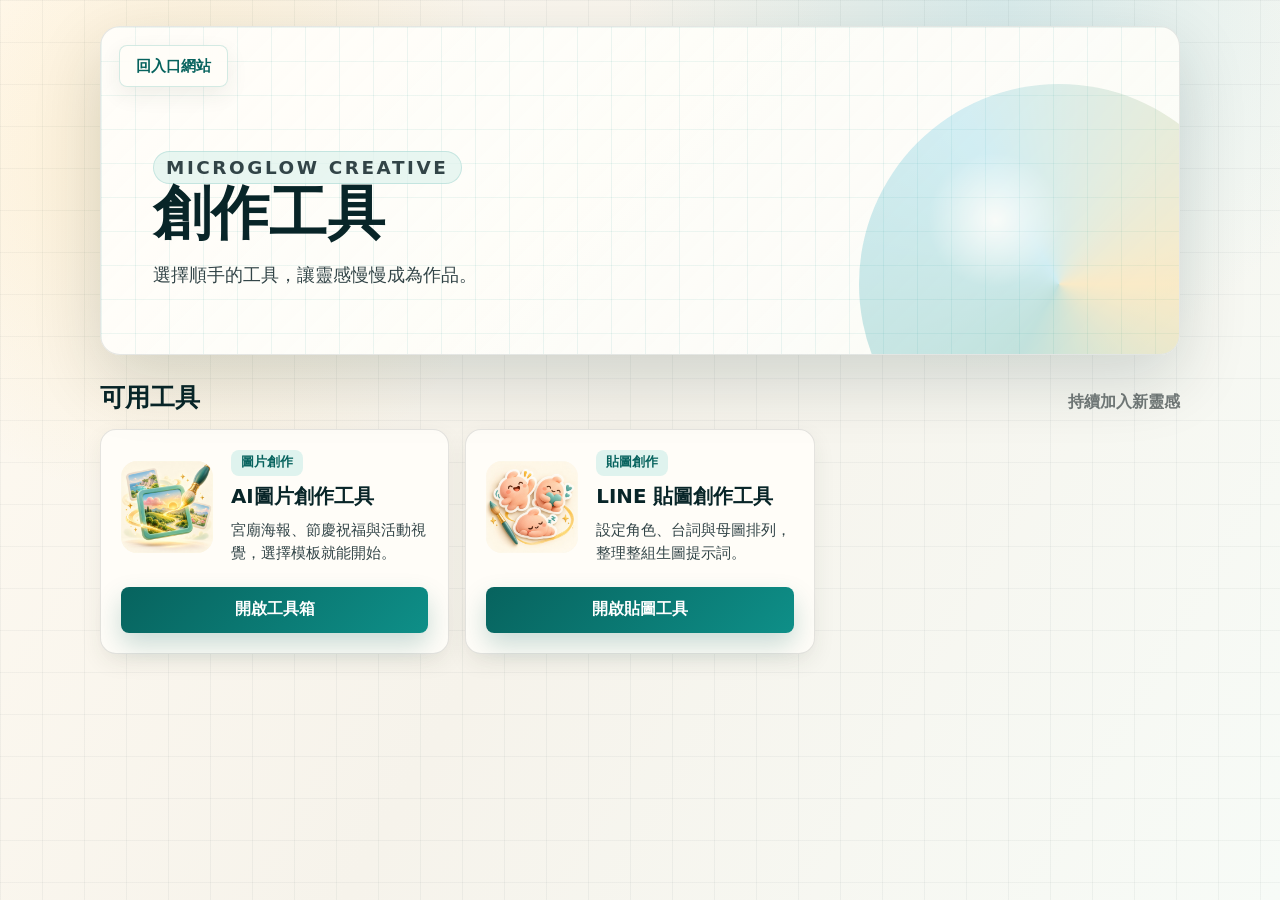
==== index.html @ 49713908 "feat(creative): refresh LINE sticker tool preview" ====
<!doctype html>
<html lang="zh-Hant">
  <head>
    <meta charset="utf-8">
    <meta name="viewport" content="width=device-width, initial-scale=1">
    <meta
      name="description"
      content="TSY.Microglow 創作工具，集中放置 AI 製圖與各類創作輔助工具。"
    >
    <title>TSY.Microglow 創作工具</title>
    <link rel="icon" href="./assets/favicon.png?v=20261003a" type="image/png">
    <link rel="stylesheet" href="./shared/base.css?v=20260717a">
    <link rel="stylesheet" href="./shared/creative.css?v=20261004a">
    <link rel="stylesheet" href="./shared/creative-entry-preview.css?v=20261013b">
  </head>
  <body>
    <main class="lobby-shell">
      <header class="lobby-hero" aria-labelledby="page-title">
        <a class="back-link" href="https://tsy3991.github.io/TSY.Microglow-Website/" data-portal-return>回入口網站</a>
        <div class="hero-copy">
          <p class="eyebrow">Microglow Creative</p>
          <h1 id="page-title">創作工具</h1>
          <p>
            選擇順手的工具，讓靈感慢慢成為作品。
          </p>
        </div>
      </header>

      <section class="tool-section" aria-labelledby="tools-title">
        <div class="section-heading">
          <h2 id="tools-title">可用工具</h2>
          <span>持續加入新靈感</span>
        </div>

        <div class="tool-grid">
          <article class="tool-card">
            <img class="tool-thumb creative-entry-preview" src="./assets/creative-previews/ai-creative-entry-v1.jpg?v=20261013a" alt="" width="640" height="640" decoding="async">
            <div class="tool-card-copy">
              <p>圖片創作</p>
              <h3>AI圖片創作工具</h3>
              <span>宮廟海報、節慶祝福與活動視覺，選擇模板就能開始。</span>
            </div>
            <a class="primary-link" href="./tools/ai-creative-image/">開啟工具箱</a>
          </article>
          <article class="tool-card">
            <img class="tool-thumb creative-entry-preview" src="./assets/creative-previews/line-sticker-entry-v2.jpg?v=20261014a" alt="" width="640" height="640" decoding="async">
            <div class="tool-card-copy">
              <p>貼圖創作</p>
              <h3>LINE 貼圖創作工具</h3>
              <span>設定角色、台詞與母圖排列，整理整組生圖提示詞。</span>
            </div>
            <a class="primary-link" href="./tools/line-sticker-creator/">開啟貼圖工具</a>
          </article>
        </div>
      </section>
    </main>
    <script src="./shared/portal-return.js?v=20260713a"></script>
  </body>
</html>
---- shared/base.css ----
:root {
  --page: #f8f4ec;
  --panel: #fffdf8;
  --panel-soft: #fbf7ef;
  --ink: #082528;
  --ink-soft: #324447;
  --muted: #727978;
  --line: rgba(32, 42, 40, 0.12);
  --teal: #0e8f88;
  --teal-dark: #07635e;
  --teal-soft: #dff3ee;
  --gold: #f5b432;
  --gold-soft: #fff2ce;
  --red: #f25757;
  --sky: #4fc1e3;
  --shadow: 0 18px 42px rgba(42, 47, 45, 0.1);
  --soft-shadow: 0 8px 22px rgba(42, 47, 45, 0.075);
  --deep-shadow: 0 24px 68px rgba(8, 37, 40, 0.16);
  --radius: 8px;
}

* {
  box-sizing: border-box;
}

html {
  min-width: 320px;
  color: var(--ink);
  background: var(--page);
  font-family:
    "Noto Sans TC",
    "Microsoft JhengHei",
    system-ui,
    -apple-system,
    BlinkMacSystemFont,
    "Segoe UI",
    sans-serif;
}

body {
  position: relative;
  min-height: 100vh;
  margin: 0;
  overflow-x: hidden;
  background:
    linear-gradient(90deg, rgba(8, 37, 40, 0.045) 1px, transparent 1px),
    linear-gradient(rgba(8, 37, 40, 0.04) 1px, transparent 1px),
    radial-gradient(circle at 78% 0%, rgba(79, 193, 227, 0.18), transparent 28%),
    radial-gradient(circle at 14% 18%, rgba(245, 180, 50, 0.16), transparent 26%),
    linear-gradient(120deg, #fffaf1 0%, #f6f3eb 48%, #f7fbf7 100%);
  background-size: 42px 42px, 42px 42px, auto, auto, auto;
}

body::before {
  position: fixed;
  inset: 0;
  z-index: -1;
  background:
    linear-gradient(120deg, rgba(255, 253, 248, 0.76), transparent 40%),
    radial-gradient(circle at 92% 34%, rgba(14, 143, 136, 0.12), transparent 24%);
  content: "";
  pointer-events: none;
}

a {
  color: inherit;
  text-decoration: none;
}

button,
a {
  -webkit-tap-highlight-color: transparent;
}

h1,
h2,
h3,
p {
  margin-top: 0;
}

/* ---------- shared back-link ----------
   Detail pages (with .compact-back) flow it inline in a topbar row.
   The hub page's plain .back-link floats absolutely over the hero. */
.back-link {
  display: inline-flex;
  align-items: center;
  min-height: 42px;
  padding: 0 16px;
  border: 1px solid rgba(14, 143, 136, 0.18);
  border-radius: var(--radius);
  background: rgba(255, 253, 248, 0.78);
  color: var(--teal-dark);
  font-size: 0.92rem;
  font-weight: 900;
  box-shadow: var(--soft-shadow);
  backdrop-filter: blur(12px);
  transition:
    transform 160ms ease,
    border-color 160ms ease,
    color 160ms ease;
}

.back-link:hover,
.back-link:focus-visible {
  color: var(--teal);
  border-color: rgba(14, 143, 136, 0.34);
  transform: translateY(-1px);
}

.back-link:not(.compact-back) {
  position: absolute;
  top: 18px;
  left: 18px;
  z-index: 10;
}

/* ---------- shared eyebrow tag ---------- */
.eyebrow {
  display: inline-flex;
  align-items: center;
  min-height: 32px;
  margin: 0 0 14px;
  padding: 0 12px;
  border: 1px solid rgba(14, 143, 136, 0.16);
  border-radius: 999px;
  background: rgba(223, 243, 238, 0.72);
  color: var(--teal-dark);
  font-size: 0.78rem;
  font-weight: 900;
  letter-spacing: 0.14em;
  text-transform: uppercase;
}

section h2 {
  margin: 0 0 14px;
  font-size: clamp(1.24rem, 2vw, 1.55rem);
  font-weight: 950;
  line-height: 1.2;
}

/* ---------- hub (index) layout ---------- */
.lobby-shell {
  width: min(1080px, calc(100% - 32px));
  margin: 0 auto;
  padding: 26px 0 60px;
}

.lobby-hero {
  position: relative;
  isolation: isolate;
  overflow: hidden;
  padding: clamp(32px, 6vw, 64px) clamp(26px, 5vw, 52px);
  border: 1px solid rgba(8, 37, 40, 0.1);
  border-radius: 20px;
  background:
    linear-gradient(135deg, rgba(255, 253, 248, 0.96), rgba(255, 253, 248, 0.76)),
    linear-gradient(135deg, #ffffff, #eaf8f4);
  box-shadow: var(--deep-shadow);
}

.lobby-hero::before {
  position: absolute;
  inset: 0;
  z-index: -2;
  background:
    linear-gradient(90deg, rgba(14, 143, 136, 0.08) 1px, transparent 1px),
    linear-gradient(rgba(14, 143, 136, 0.07) 1px, transparent 1px);
  background-size: 34px 34px;
  content: "";
}

.lobby-hero::after {
  position: absolute;
  right: -80px;
  bottom: -130px;
  z-index: -1;
  width: min(46vw, 400px);
  aspect-ratio: 1;
  border-radius: 50%;
  background:
    radial-gradient(circle at 34% 34%, rgba(255, 255, 255, 0.92), transparent 18%),
    conic-gradient(from 210deg, var(--teal), var(--sky), var(--gold), var(--teal));
  opacity: 0.24;
  content: "";
}

.hero-copy {
  position: relative;
  z-index: 1;
  max-width: 720px;
  padding-top: 60px;
}

.hero-copy h1 {
  margin: 0 0 14px;
  font-size: clamp(2.1rem, 5.5vw, 3.6rem);
  font-weight: 950;
  line-height: 1.05;
}

.hero-copy p {
  margin: 0;
  color: var(--ink-soft);
  font-size: clamp(1rem, 1.7vw, 1.15rem);
  line-height: 1.7;
}

.tool-section {
  display: grid;
  gap: 16px;
  margin-top: 28px;
}

.section-heading {
  display: flex;
  flex-wrap: wrap;
  align-items: end;
  justify-content: space-between;
  gap: 10px;
}

.section-heading h2 {
  margin-bottom: 0;
}

.section-heading span {
  color: var(--muted);
  font-weight: 800;
}

.tool-grid {
  display: grid;
  grid-template-columns: repeat(auto-fit, minmax(320px, 1fr));
  gap: 16px;
}

.tool-card {
  display: grid;
  grid-template-columns: 92px minmax(0, 1fr);
  gap: 18px;
  align-items: center;
  padding: 20px;
  border: 1px solid var(--line);
  border-radius: 16px;
  background: var(--panel);
  box-shadow: var(--soft-shadow);
  transition:
    transform 180ms ease,
    box-shadow 180ms ease,
    border-color 180ms ease;
}

.tool-card:hover {
  border-color: rgba(14, 143, 136, 0.24);
  box-shadow: 0 18px 44px rgba(42, 47, 45, 0.13);
  transform: translateY(-2px);
}

.tool-thumb {
  position: relative;
  display: grid;
  width: 92px;
  height: 92px;
  place-items: center;
  border-radius: 16px;
  background: linear-gradient(135deg, var(--teal-dark), var(--teal));
  box-shadow: inset 0 1px 0 rgba(255, 255, 255, 0.24);
}

.tool-thumb-icon {
  position: relative;
  width: 34px;
  height: 34px;
}

/* Simple downward-arrow-into-tray glyph for downloadable desktop tools. */
.icon-download::before {
  position: absolute;
  top: 0;
  left: 50%;
  width: 4px;
  height: 20px;
  background: #ffffff;
  border-radius: 2px;
  content: "";
  transform: translateX(-50%);
}

.icon-download::after {
  position: absolute;
  top: 14px;
  left: 50%;
  width: 14px;
  height: 14px;
  border-right: 4px solid #ffffff;
  border-bottom: 4px solid #ffffff;
  content: "";
  transform: translateX(-50%) rotate(45deg);
}

/* Radar glyph for PriceRadar and other scan-based web tools. */
.icon-radar {
  border: 3px solid #ffffff;
  border-radius: 50%;
}

.icon-radar::before {
  position: absolute;
  top: 50%;
  left: 50%;
  width: 14px;
  height: 3px;
  border-radius: 999px;
  background: #ffffff;
  content: "";
  transform: translateY(-50%) rotate(-42deg);
  transform-origin: left center;
}

.icon-radar::after {
  position: absolute;
  top: 50%;
  left: 50%;
  width: 7px;
  height: 7px;
  border-radius: 50%;
  background: var(--gold);
  box-shadow: 0 0 0 3px rgba(255, 255, 255, 0.22);
  content: "";
  transform: translate(-50%, -50%);
}

.tool-card-copy {
  min-width: 0;
}

.tool-card-copy p {
  display: inline-flex;
  min-height: 26px;
  align-items: center;
  margin: 0 0 8px;
  padding: 0 10px;
  border-radius: var(--radius);
  background: var(--teal-soft);
  color: var(--teal-dark);
  font-size: 0.8rem;
  font-weight: 900;
}

.tool-card-copy h3 {
  margin: 0 0 8px;
  font-size: 1.24rem;
  line-height: 1.3;
}

.tool-card-copy span {
  color: var(--ink-soft);
  font-size: 0.92rem;
  line-height: 1.6;
}

.primary-link,
.disabled-link {
  grid-column: 1 / -1;
  display: inline-flex;
  min-height: 46px;
  align-items: center;
  justify-content: center;
  margin-top: 4px;
  border-radius: var(--radius);
  font-size: 0.98rem;
  font-weight: 950;
}

.primary-link {
  color: #ffffff;
  background: linear-gradient(135deg, var(--teal-dark), var(--teal));
  box-shadow: 0 12px 26px rgba(7, 99, 94, 0.22);
}

.disabled-link {
  color: var(--muted);
  background: rgba(90, 114, 118, 0.1);
}

.is-coming {
  opacity: 0.72;
}

@media (max-width: 820px) {
  .lobby-shell {
    width: min(100% - 24px, 1080px);
    padding-top: 16px;
  }

  .tool-grid {
    grid-template-columns: 1fr;
  }
}

@media (max-width: 540px) {
  .lobby-hero {
    padding: 22px;
  }

  .tool-card {
    grid-template-columns: 1fr;
    text-align: center;
  }

  .tool-thumb {
    justify-self: center;
  }
}

@media (prefers-reduced-motion: reduce) {
  *,
  *::before,
  *::after {
    animation: none !important;
    transition: none !important;
  }
}
---- shared/creative.css ----
.empty-state {
  display: grid;
  gap: 8px;
  padding: 36px 24px;
  border: 1px dashed var(--line);
  border-radius: var(--radius);
  background: var(--panel-soft);
  color: var(--ink-soft);
  text-align: center;
}

.empty-state strong {
  color: var(--ink);
  font-size: 1.05rem;
}

.empty-state span {
  color: var(--muted);
}

/* AI圖片創作工具：沿用 shared/base.css 的品牌色票。 */
.creative-glyph { color: var(--panel); font-size: 3rem; }
.image-toolbox .detail-topbar { flex-wrap: wrap; gap: 10px; }
.image-toolbox .detail-hero h1 { line-height: 1.2; font-size: clamp(1.9rem, 5vw, 3.4rem); }
.toolbox-note { color: var(--muted); font-size: .9rem; line-height: 1.6; }
.tool-filters, .tool-tags, .tool-actions { display: flex; flex-wrap: wrap; gap: 8px; }
.tool-button { display: inline-flex; align-items: center; justify-content: center; min-height: 44px; padding: 10px 14px; border: 1px solid var(--line); border-radius: var(--radius); background: var(--panel); color: var(--ink-soft); font: inherit; font-size: .88rem; font-weight: 700; cursor: pointer; }
.tool-filters [aria-pressed="true"], .copy-button { background: var(--teal-dark); color: var(--panel); border-color: var(--teal-dark); }
.tool-button:disabled { background: var(--panel-soft); color: var(--muted); cursor: not-allowed; border-style: dashed; }
.image-toolbox :focus-visible { outline: 3px solid var(--teal); outline-offset: 4px; }
.image-tool-grid { display: grid; grid-template-columns: repeat(3, minmax(0, 1fr)); gap: 18px; }
.image-tool-card { min-width: 0; display: flex; flex-direction: column; overflow: hidden; border: 1px solid var(--line); border-radius: 16px; background: var(--panel); box-shadow: var(--soft-shadow); }
.tool-preview { min-height: 150px; display: grid; gap: 6px; place-content: center; text-align: center; background: linear-gradient(135deg, var(--teal-soft), var(--gold-soft)); color: var(--teal-dark); font-size: .8rem; }
.preview-glyph { font-size: 3rem; line-height: 1; }
.tool-preview img { display: block; width: 100%; height: 180px; object-fit: cover; }
.image-card-copy { flex: 1; display: flex; flex-direction: column; gap: 14px; padding: 20px; }
.tool-category { color: var(--teal-dark); font-size: .8rem; font-weight: 800; }
.image-card-copy h3, .image-card-copy p { margin: 0; }
.image-card-copy p, .detail-description, .detail-list { color: var(--ink-soft); font-size: .92rem; line-height: 1.8; }
.tool-title-button { padding: 0; border: 0; background: transparent; color: var(--ink); text-align: left; font: inherit; font-size: 1.2rem; font-weight: 900; line-height: 1.5; cursor: pointer; }
.tool-tags span { padding: 4px 8px; border-radius: var(--radius); background: var(--panel-soft); color: var(--ink-soft); font-size: .75rem; }
.platform-badges .tool-tags span { background: var(--teal-soft); color: var(--teal-dark); }
.detail-button { align-self: flex-start; margin-top: auto; border: 0; padding: 6px 0; min-height: 44px; background: transparent; color: var(--teal-dark); font: inherit; font-size: .9rem; font-weight: 800; cursor: pointer; }
.tool-actions > * { flex: 1 1 115px; text-align: center; }
.tool-actions .copy-button { flex-basis: 100%; }
.copy-status { min-height: 24px; color: var(--teal-dark); font-size: .9rem; }
.creative-dialog { width: min(740px, calc(100% - 24px)); max-height: calc(100dvh - 32px); padding: clamp(18px, 4vw, 30px); border: 1px solid var(--line); border-radius: 18px; background: var(--panel); color: var(--ink); box-shadow: var(--deep-shadow); overflow: auto; }
.creative-dialog::backdrop { background: rgba(8, 37, 40, .5); }
.dialog-heading { display: flex; align-items: center; justify-content: space-between; gap: 12px; margin-bottom: 18px; }
.dialog-heading .eyebrow { margin: 0; }
.creative-dialog h2 { line-height: 1.4; font-size: 1.6rem; }
.detail-lists { display: grid; grid-template-columns: repeat(3, minmax(0, 1fr)); gap: 18px; margin-bottom: 20px; }
.detail-list h3 { margin-bottom: 6px; color: var(--ink); font-size: 1rem; }
.detail-list ul { padding-left: 20px; margin: 0; }
.prompt-details { margin-top: 18px; border-top: 1px solid var(--line); padding-top: 16px; }
.prompt-details summary { cursor: pointer; color: var(--teal-dark); font-weight: 800; min-height: 44px; }
.prompt-details pre { padding: 16px; border-radius: var(--radius); background: var(--panel-soft); white-space: pre-wrap; overflow-wrap: anywhere; font: inherit; font-size: .9rem; line-height: 1.8; user-select: text; }
.detail-copy-status { color: var(--teal-dark); font-size: .9rem; }
@media (max-width: 960px) { .image-tool-grid { grid-template-columns: repeat(2, minmax(0, 1fr)); } }
@media (max-width: 600px) { .image-tool-grid, .detail-lists { grid-template-columns: 1fr; } .image-card-copy { padding: 18px; } .detail-lists { gap: 14px; } }
---- shared/creative-entry-preview.css ----
img.tool-thumb.creative-entry-preview {
  display: block;
  object-fit: contain;
  background: #fff8e8;
}

.tool-grid {
  grid-template-columns: repeat(auto-fill, minmax(320px, 1fr));
}

@media (max-width: 820px) {
  .tool-grid {
    grid-template-columns: 1fr;
  }
}
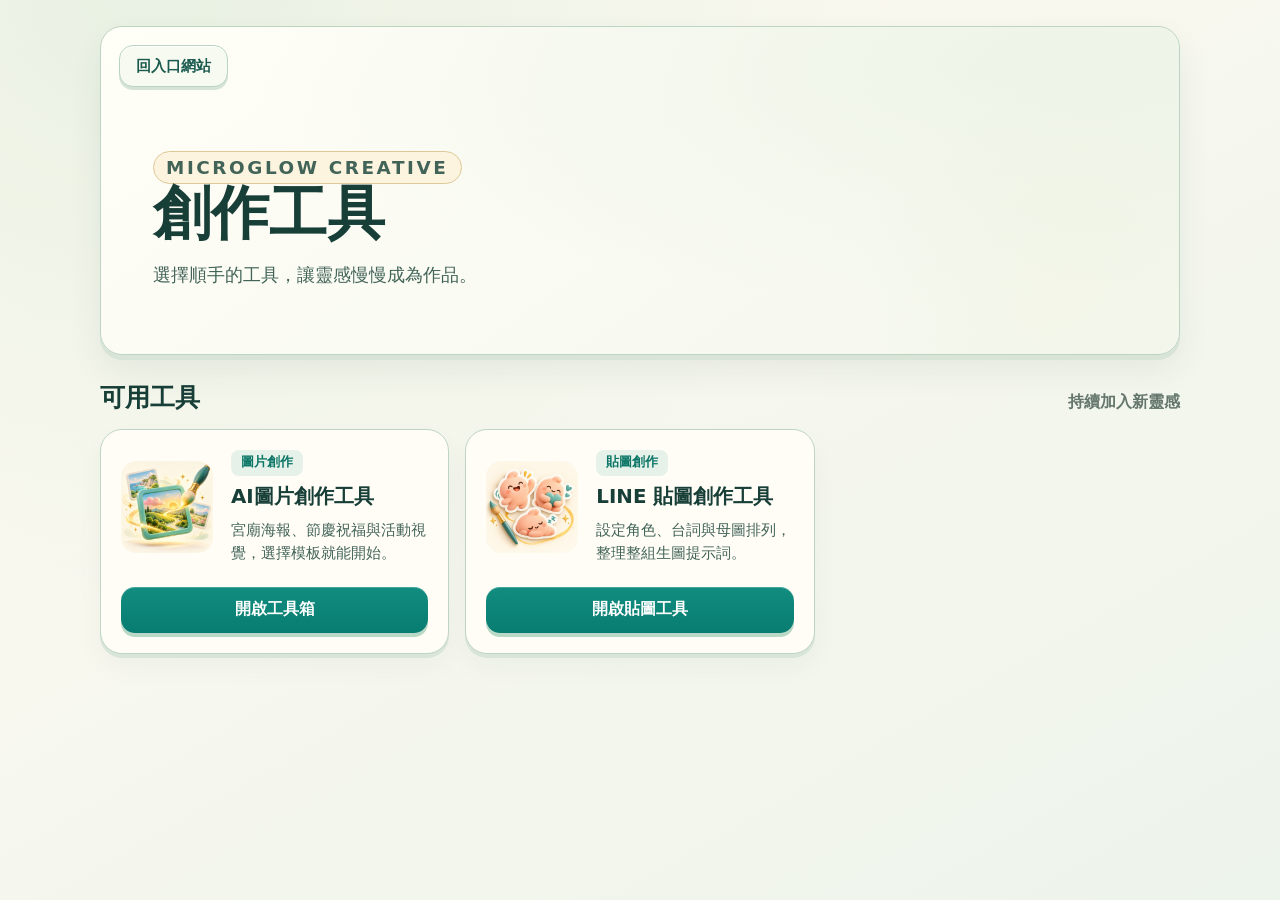
==== commit 104985a3: "style: apply Microglow visuals to Creative lobby and image toolbox" ====
--- a/index.html
+++ b/index.html
@@ -12,6 +12,7 @@
     <link rel="stylesheet" href="./shared/base.css?v=20260717a">
     <link rel="stylesheet" href="./shared/creative.css?v=20261004a">
     <link rel="stylesheet" href="./shared/creative-entry-preview.css?v=20261013b">
+    <link rel="stylesheet" href="./shared/creative-microglow-style.css?v=20261015a">
   </head>
   <body>
     <main class="lobby-shell">
--- a/shared/creative-microglow-style.css
+++ b/shared/creative-microglow-style.css
@@ -0,0 +1,88 @@
+/* Creative lobby and image toolbox visual overrides only. No geometry, typography, content or behavior changes. */
+:root {
+  --page: #f5f6ed;
+  --panel: #fffdf5;
+  --panel-soft: #f1f6ed;
+  --ink: #173e37;
+  --ink-soft: #426358;
+  --muted: #65776d;
+  --line: #c5d9cb;
+  --teal: #0a887e;
+  --teal-dark: #09665d;
+  --teal-soft: #e6f2e9;
+  --gold: #b58c42;
+  --gold-soft: #faf0d9;
+  --shadow: 0 4px 0 #d9e5d8, 0 12px 28px #173e370a;
+  --soft-shadow: 0 3px 0 #d6e2d4, 0 8px 18px #173e3709;
+  --deep-shadow: 0 5px 0 #d8e4d6, 0 16px 34px #173e3712;
+}
+body {
+  background: radial-gradient(ellipse at 12% 0%, #e8f1e3 0, transparent 48%), linear-gradient(150deg, #fffaf0, #f3f6ed 65%, #edf4ec);
+}
+body::before {
+  background: radial-gradient(ellipse at 100% 6%, #f6e9ca66, transparent 44%);
+}
+.lobby-hero, .detail-hero {
+  border-color: #bed4c3;
+  border-radius: 22px;
+  background: linear-gradient(145deg, #fffef7, #f4f7ed);
+  box-shadow: var(--deep-shadow);
+}
+.lobby-hero::before, .detail-hero::before {
+  background: radial-gradient(ellipse at 90% 10%, #e1eedc77, transparent 60%);
+}
+.lobby-hero::after, .detail-hero::after {
+  background: radial-gradient(circle, #e5e8c9aa, #e8f0df44 60%, transparent 70%);
+}
+.tool-card, .image-tool-card, .detail-section, .creative-dialog {
+  border-color: #bed5c5;
+  border-radius: 22px;
+  background-color: #fffdf6;
+  box-shadow: var(--shadow);
+}
+.back-link, .tool-button {
+  border-color: #b9d3c3;
+  border-radius: 14px;
+  background-color: #f7faf1;
+  color: #1b5b50;
+  box-shadow: 0 3px 0 #d6e4d6, inset 0 1px 0 #ffffff;
+}
+.primary-link, .copy-button, .tool-filters [aria-pressed="true"] {
+  border-color: #087368;
+  border-radius: 14px;
+  background: linear-gradient(#118d80, #087c70);
+  color: #ffffff;
+  box-shadow: 0 4px 0 #b9d8c6, inset 0 1px 0 #ffffff38;
+}
+.tool-button:disabled {
+  border-color: #d0d7c8;
+  background: #f1f2e8;
+  color: #6d786d;
+  box-shadow: inset 0 1px 0 #ffffff;
+}
+.eyebrow {
+  border-color: #ddc897;
+  background: #fcf4df;
+  color: #7b612d;
+}
+.tool-tags span {
+  border-radius: 999px;
+  background: #f0f4e9;
+  color: #466354;
+}
+.platform-badges .tool-tags span {
+  background: #e5f1e7;
+  color: #176c5d;
+}
+.detail-button, .tool-title-button, .tool-category { color: #0a685c; }
+.tool-card-copy p { color: #0a7566; }
+.prompt-details pre {
+  border-radius: 14px;
+  background: #f0f5ea;
+  color: #254c40;
+}
+.creative-dialog::backdrop { background: #163e3466; }
+:is(a, button, summary, input, select, textarea):focus-visible {
+  outline: 3px solid #087f72;
+  outline-offset: 4px;
+}
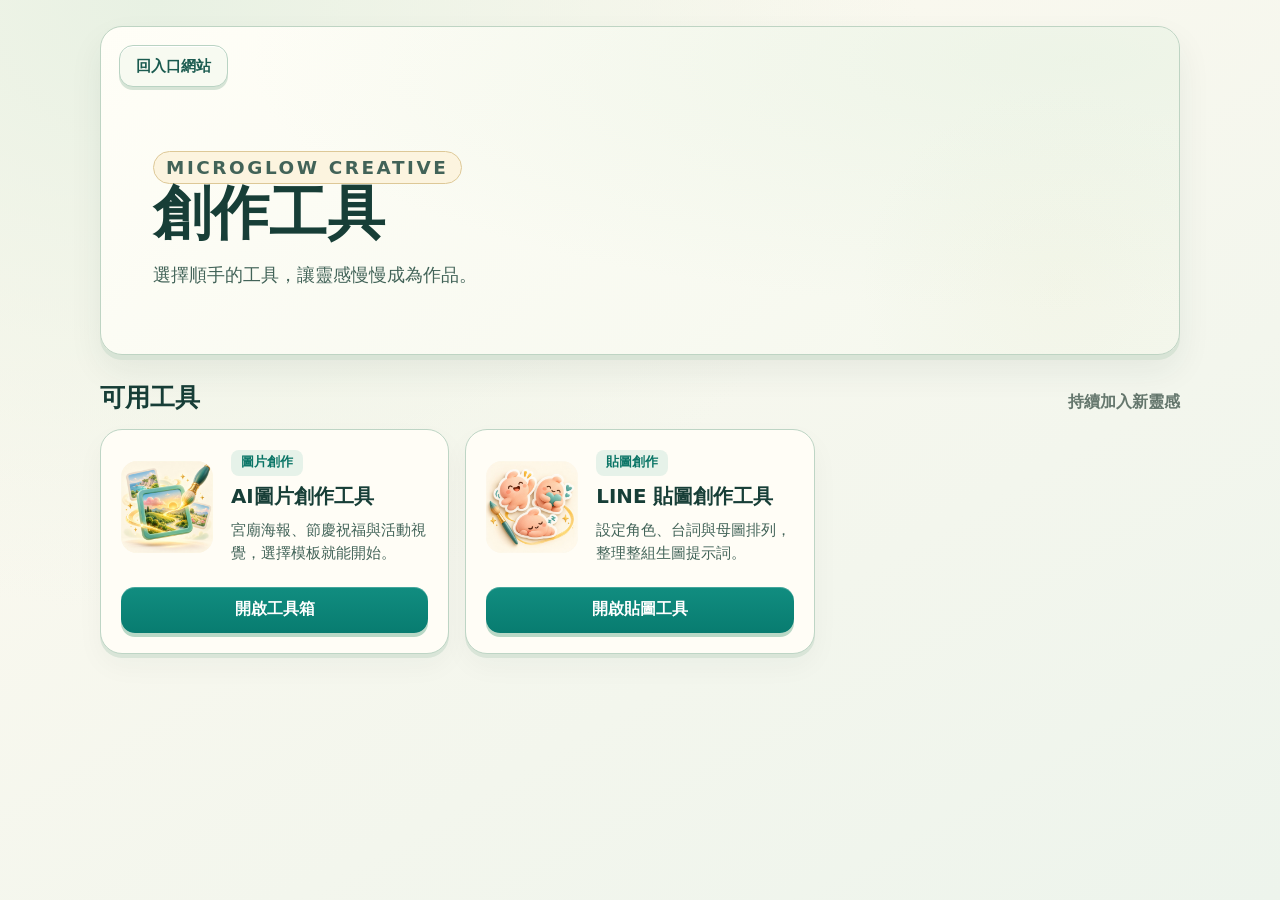
==== commit 1611feef: "feat(ai-image): add configurable prompt builder and refresh cache versions" ====
--- a/index.html
+++ b/index.html
@@ -10,7 +10,7 @@
     <title>TSY.Microglow 創作工具</title>
     <link rel="icon" href="./assets/favicon.png?v=20261003a" type="image/png">
     <link rel="stylesheet" href="./shared/base.css?v=20260717a">
-    <link rel="stylesheet" href="./shared/creative.css?v=20261004a">
+    <link rel="stylesheet" href="./shared/creative.css?v=20261020a">
     <link rel="stylesheet" href="./shared/creative-entry-preview.css?v=20261013b">
     <link rel="stylesheet" href="./shared/creative-microglow-style.css?v=20261015a">
   </head>
--- a/shared/creative.css
+++ b/shared/creative.css
@@ -58,3 +58,16 @@
 .detail-copy-status { color: var(--teal-dark); font-size: .9rem; }
 @media (max-width: 960px) { .image-tool-grid { grid-template-columns: repeat(2, minmax(0, 1fr)); } }
 @media (max-width: 600px) { .image-tool-grid, .detail-lists { grid-template-columns: 1fr; } .image-card-copy { padding: 18px; } .detail-lists { gap: 14px; } }
+
+/* 固定版型的資料填寫介面，只套用於 AI 圖片工具。 */
+.image-toolbox .dialog-heading { position: sticky; top: -18px; z-index: 2; background: var(--panel); padding: 8px 0; }
+.image-toolbox .builder-layout { padding: 12px; border-radius: var(--radius); background: var(--teal-soft); color: var(--teal-dark); line-height: 1.7; }
+.image-toolbox .builder-hint { color: var(--ink-soft); font-size: .88rem; line-height: 1.7; }
+.image-toolbox .builder-fields { display: grid; grid-template-columns: repeat(2,minmax(0,1fr)); gap: 16px; margin: 20px 0; }
+.image-toolbox .builder-field { display: grid; gap: 7px; min-width: 0; color: var(--ink); font-size: .9rem; font-weight: 700; }
+.image-toolbox .builder-field:has(textarea) { grid-column: 1 / -1; }
+.image-toolbox .builder-field input, .image-toolbox .builder-field select, .image-toolbox .builder-field textarea { width: 100%; min-width: 0; min-height: 44px; padding: 10px; border: 1px solid var(--line); border-radius: var(--radius); background: var(--panel-soft); color: var(--ink); font: inherit; font-size: 16px; font-weight: 400; }
+.image-toolbox .builder-field textarea { resize: vertical; }
+.image-toolbox .preparation-details { margin-top: 18px; }
+.image-toolbox .preparation-details summary { min-height: 44px; cursor: pointer; color: var(--teal-dark); }
+@media(max-width:600px) { .image-toolbox .builder-fields { grid-template-columns: 1fr; } }
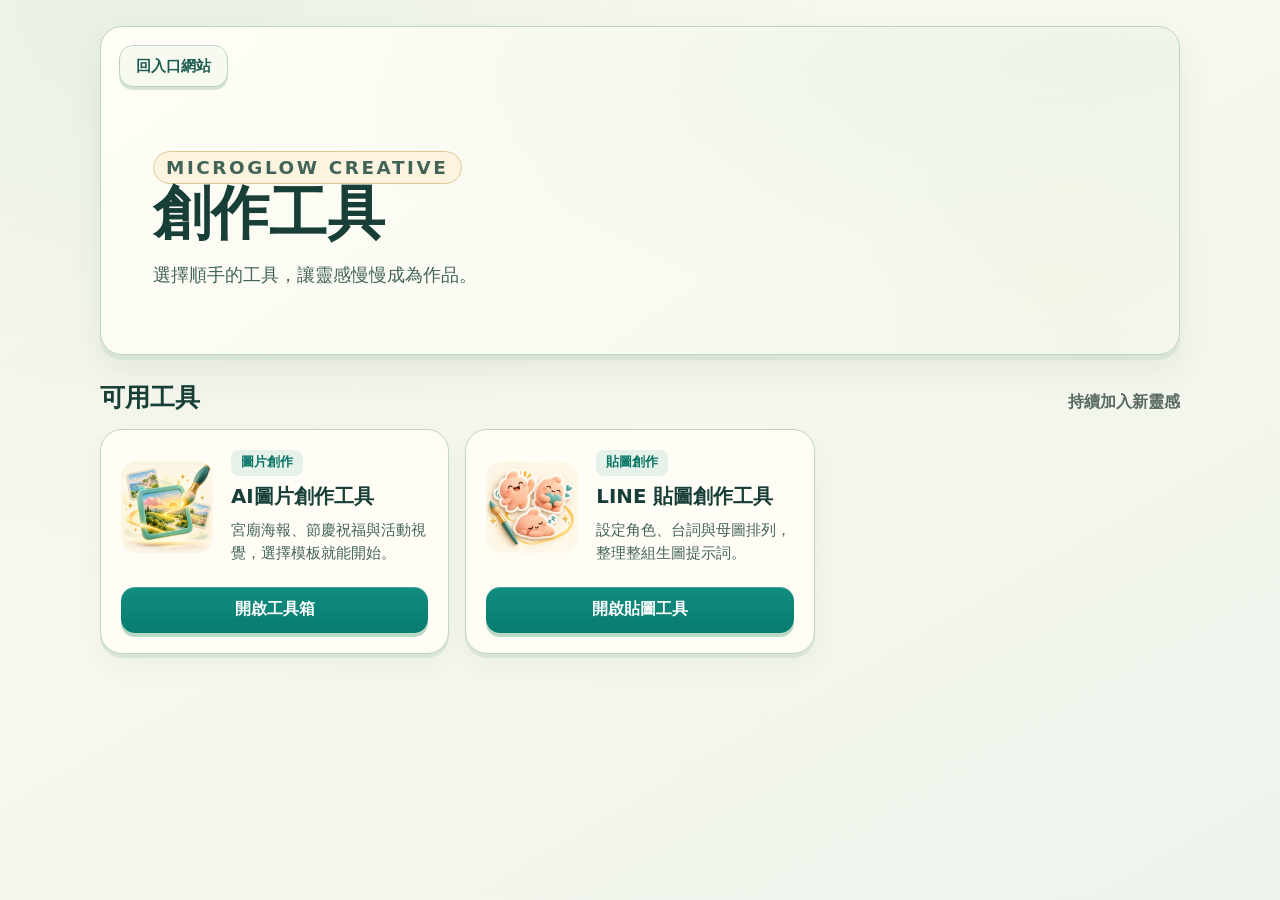
==== commit 2d044f7b: "fix: add creative metadata and public sitemap" ====
--- a/index.html
+++ b/index.html
@@ -7,6 +7,19 @@
       name="description"
       content="TSY.Microglow 創作工具，集中放置 AI 製圖與各類創作輔助工具。"
     >
+    <link rel="canonical" href="https://tsy3991.github.io/TSY.Microglow-Creative/">
+    <meta property="og:type" content="website">
+    <meta property="og:title" content="創作工具｜TSY.Microglow 微光創作室">
+    <meta property="og:description" content="AI 圖片與 LINE 貼圖創作輔助工具，從靈感整理到作品製作，選擇適合的工具開始。">
+    <meta property="og:url" content="https://tsy3991.github.io/TSY.Microglow-Creative/">
+    <meta property="og:image" content="https://tsy3991.github.io/TSY.Microglow-Creative/assets/creative-previews/ai-creative-entry-v1.jpg">
+    <meta property="og:image:alt" content="微光創作工具入口示意圖">
+    <meta property="og:locale" content="zh_TW">
+    <meta property="og:site_name" content="TSY.Microglow 創作工具">
+    <meta name="twitter:card" content="summary_large_image">
+    <meta name="twitter:title" content="創作工具｜TSY.Microglow 微光創作室">
+    <meta name="twitter:description" content="AI 圖片與 LINE 貼圖創作輔助工具，選擇適合的工具開始。">
+    <meta name="twitter:image" content="https://tsy3991.github.io/TSY.Microglow-Creative/assets/creative-previews/ai-creative-entry-v1.jpg">
     <title>TSY.Microglow 創作工具</title>
     <link rel="icon" href="./assets/favicon.png?v=20261003a" type="image/png">
     <link rel="stylesheet" href="./shared/base.css?v=20260717a">
--- a/shared/creative-microglow-style.css
+++ b/shared/creative-microglow-style.css
@@ -5,7 +5,7 @@
   --panel-soft: #f1f6ed;
   --ink: #173e37;
   --ink-soft: #426358;
-  --muted: #65776d;
+  --muted: #596b61;
   --line: #c5d9cb;
   --teal: #0a887e;
   --teal-dark: #09665d;
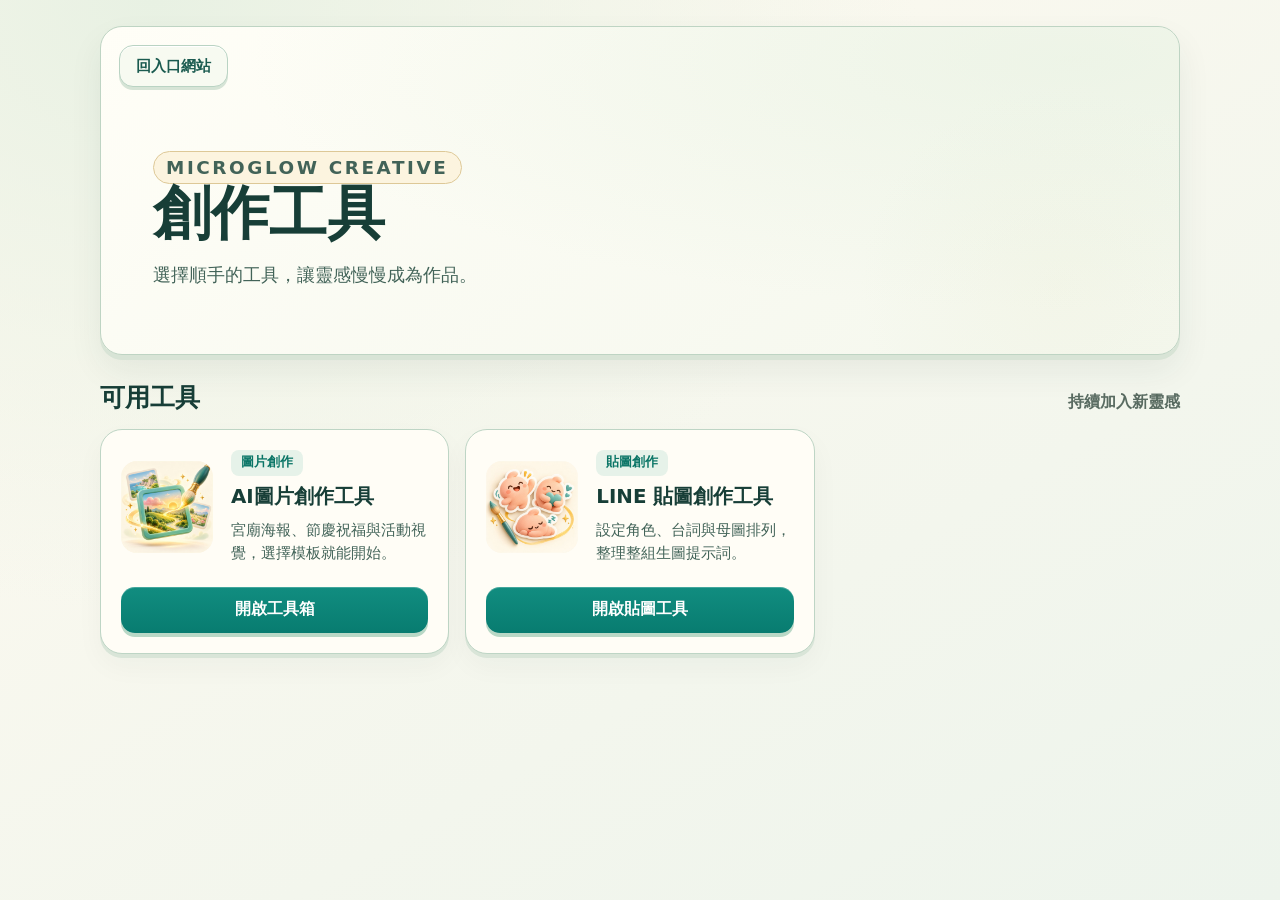
==== commit 10636a2c: "feat: count visits across creative pages" ====
--- a/index.html
+++ b/index.html
@@ -69,5 +69,6 @@
       </section>
     </main>
     <script src="./shared/portal-return.js?v=20260713a"></script>
-  </body>
+  <script src="scripts/portal-visit-beacon.js?v=20261102a" defer></script>
+</body>
 </html>
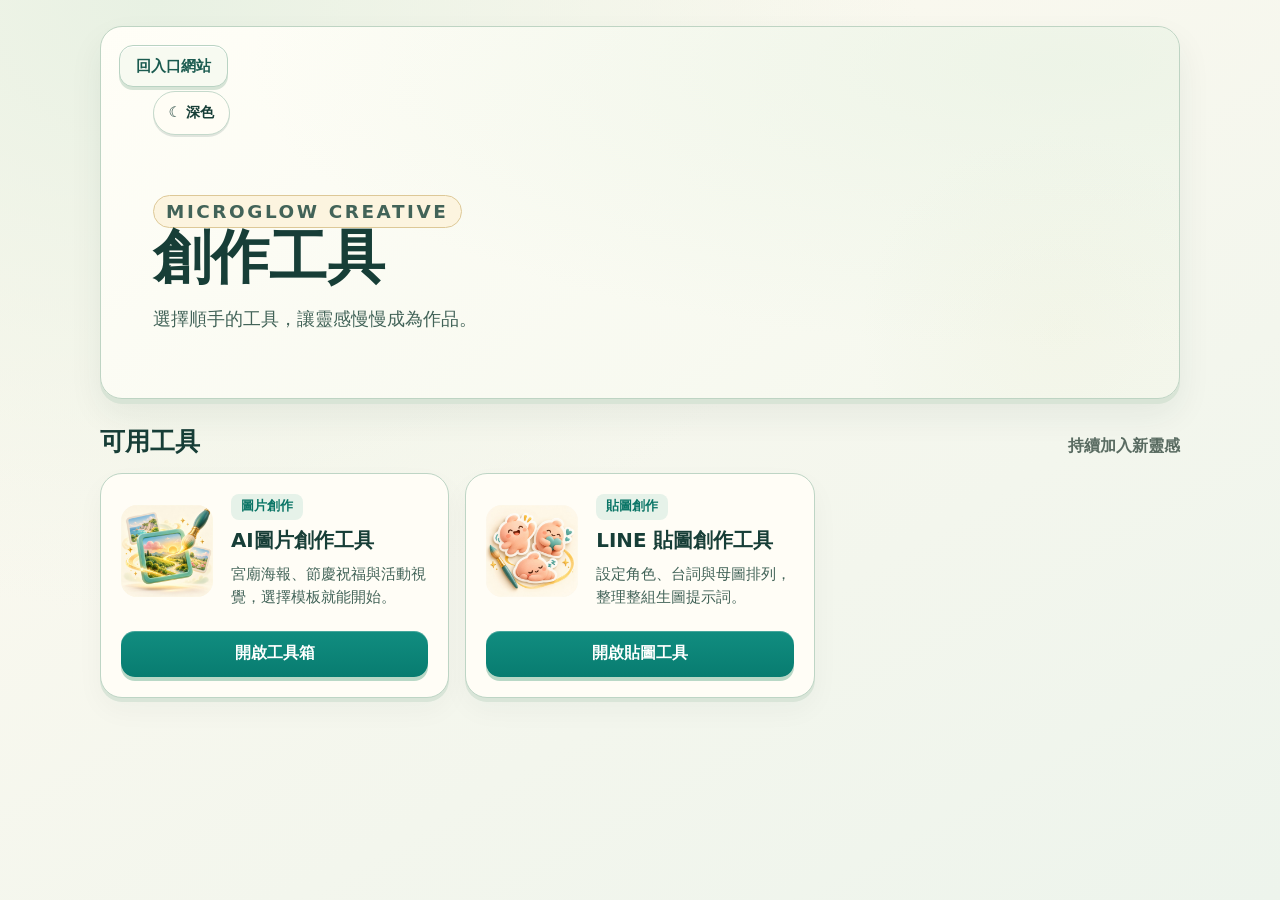
==== commit e34fda75: "feat(theme): add manual theme switching" ====
--- a/index.html
+++ b/index.html
@@ -2,7 +2,11 @@
 <html lang="zh-Hant">
   <head>
     <meta charset="utf-8">
-    <meta name="viewport" content="width=device-width, initial-scale=1">
+    <script src="./scripts/theme-mode.js?v=20261106b"></script>
+
+    <meta name="viewport" content="width=device-width, initial-scale=1, viewport-fit=cover">
+  <meta name="theme-color" content="#f5f6ed" data-light-theme-color="#f5f6ed" data-dark-theme-color="#102527">
+
     <meta
       name="description"
       content="TSY.Microglow 創作工具，集中放置 AI 製圖與各類創作輔助工具。"
@@ -22,13 +26,15 @@
     <meta name="twitter:image" content="https://tsy3991.github.io/TSY.Microglow-Creative/assets/creative-previews/ai-creative-entry-v1.jpg">
     <title>TSY.Microglow 創作工具</title>
     <link rel="icon" href="./assets/favicon.png?v=20261003a" type="image/png">
-    <link rel="stylesheet" href="./shared/base.css?v=20260717a">
+    <link rel="stylesheet" href="./shared/base.css?v=20261106a">
     <link rel="stylesheet" href="./shared/creative.css?v=20261020a">
     <link rel="stylesheet" href="./shared/creative-entry-preview.css?v=20261013b">
-    <link rel="stylesheet" href="./shared/creative-microglow-style.css?v=20261015a">
+    <link rel="stylesheet" href="./shared/creative-microglow-style.css?v=20261106a">
+      <link rel="stylesheet" href="./theme-mode.css?v=20261106b">
   </head>
   <body>
-    <main class="lobby-shell">
+  <a class="skip-link" href="#main-content">跳到主要內容</a>
+    <main class="lobby-shell" id="main-content" tabindex="-1">
       <header class="lobby-hero" aria-labelledby="page-title">
         <a class="back-link" href="https://tsy3991.github.io/TSY.Microglow-Website/" data-portal-return>回入口網站</a>
         <div class="hero-copy">
--- a/shared/base.css
+++ b/shared/base.css
@@ -422,3 +422,7 @@
     transition: none !important;
   }
 }
+
+ :root[data-theme="dark"]{ color-scheme:dark; --page:#102527; --panel:#193336; --panel-soft:#203d40; --ink:#f6f3e9; --ink-soft:#d4e2de; --muted:#b5c9c4; --line:rgba(223,243,238,.24); --teal:#8ee0cf; --teal-dark:#8ee0cf; --teal-soft:#204d48; --gold:#ffcf70; --gold-soft:#493b20; --shadow:0 18px 42px rgba(0,0,0,.38); --soft-shadow:0 8px 22px rgba(0,0,0,.28); --deep-shadow:0 24px 68px rgba(0,0,0,.42); } :root[data-theme="dark"] html, :root[data-theme="dark"] body{ color-scheme:dark; background-color:var(--page); color:var(--ink); }
+
+.skip-link { position:fixed; top:calc(12px + env(safe-area-inset-top,0px)); left:calc(12px + env(safe-area-inset-left,0px)); z-index:100; padding:10px 16px; min-height:44px; border-radius:12px; background:#07635e; color:#fff; font-weight:800; transform:translateY(-180%); } .skip-link:focus-visible { transform:none; outline:3px solid #ffcf70; outline-offset:3px; }
--- a/shared/creative-microglow-style.css
+++ b/shared/creative-microglow-style.css
@@ -86,3 +86,19 @@
   outline: 3px solid #087f72;
   outline-offset: 4px;
 }
+
+
+ :root[data-theme="dark"]{ --creative-style-version:20261103b; color-scheme:dark; --page:#102527; --panel:#193336; --panel-soft:#203d40; --ink:#f6f3e9; --ink-soft:#d4e2de; --muted:#b5c9c4; --line:#526b6b; --teal:#8ee0cf; --teal-dark:#8ee0cf; --teal-soft:#204d48; --gold:#ffcf70; --gold-soft:#493b20; --shadow:0 4px 0 #203d40,0 12px 28px #0008; --soft-shadow:0 3px 0 #203d40,0 8px 18px #0007; --deep-shadow:0 5px 0 #203d40,0 16px 34px #0009; }
+ :root[data-theme="dark"] body{ background:radial-gradient(ellipse at 12% 0%,#22463f 0,transparent 48%),linear-gradient(150deg,#102527,#193336 65%,#142c2e); }
+ :root[data-theme="dark"] body::before{ background:radial-gradient(ellipse at 100% 6%,#493b2077,transparent 44%); }
+ :root[data-theme="dark"] :is(.lobby-hero,.detail-hero,.tool-card,.image-tool-card,.detail-section,.creative-dialog,.empty-state){ background-color:var(--panel); color:var(--ink); border-color:var(--line); }
+ :root[data-theme="dark"] :is(.lobby-hero,.detail-hero){ background-image:linear-gradient(145deg,#193336,#203d40); }
+ :root[data-theme="dark"] :is(.lobby-hero,.detail-hero)::after{ background:radial-gradient(circle at 35% 35%,rgba(142,224,207,.12),transparent 30%),conic-gradient(from 210deg,#204d48,#203d40,#493b20,#204d48); }
+ :root[data-theme="dark"] :is(.lobby-hero,.detail-hero){ background-image:linear-gradient(145deg,#193336,#203d40); }
+ :root[data-theme="dark"] :is(.lobby-hero,.detail-hero)::after{ background:radial-gradient(circle at 35% 35%,rgba(142,224,207,.12),transparent 30%),conic-gradient(from 210deg,#204d48,#203d40,#493b20,#204d48); }
+ :root[data-theme="dark"] :is(.back-link,.tool-button){ background:#203d40; color:#d4e2de; border-color:#526b6b; box-shadow:0 3px 0 #102527,inset 0 1px 0 #ffffff14; }
+ :root[data-theme="dark"] :is(.primary-link,.copy-button,.tool-filters [aria-pressed="true"]){ background:linear-gradient(#8ee0cf,#63c4b1); color:#102527; border-color:#8ee0cf; box-shadow:0 4px 0 #193336; }
+ :root[data-theme="dark"] .tool-button:disabled{ background:#203d40; color:#b5c9c4; border-color:#526b6b; }
+ :root[data-theme="dark"] .eyebrow{ background:#493b20; color:#ffcf70; } :root[data-theme="dark"] .tool-tags span, :root[data-theme="dark"] .platform-badges .tool-tags span{ background:#204d48; color:#d4e2de; }
+ :root[data-theme="dark"] .detail-button, :root[data-theme="dark"] .tool-title-button, :root[data-theme="dark"] .tool-category, :root[data-theme="dark"] .tool-card-copy p{ color:#8ee0cf; } :root[data-theme="dark"] .prompt-details pre{ background:#203d40; color:#d4e2de; }
+ :root[data-theme="dark"] html body :is(a,button,[tabindex]):focus-visible{ outline-color:#ffcf70 !important; box-shadow:0 0 0 5px #ffcf7033; }
--- a/theme-mode.css
+++ b/theme-mode.css
@@ -0,0 +1,7 @@
+:root { color-scheme: light; }
+:root[data-theme="dark"] { color-scheme: dark; }
+.tsy-theme-toggle { position: static; z-index: auto; display: inline-flex; align-items: center; justify-content: center; gap: .35rem; flex: 0 0 auto; min-height: 44px; margin-inline-start: auto; padding: .55rem .9rem; border: 1px solid var(--line, #c5d9cb); border-radius: 999px; color: var(--ink, #173e37); background: var(--panel, #fffdf5); box-shadow: 0 2px 0 rgba(23,62,55,.12); font: inherit; font-size: .9rem; font-weight: 800; line-height: 1.2; cursor: pointer; white-space: nowrap; }
+.tsy-theme-toggle:hover { filter: brightness(.96); }
+.tsy-theme-toggle:focus-visible { outline: 3px solid #0a887e; outline-offset: 3px; }
+:root[data-theme="dark"] .tsy-theme-toggle { color: var(--ink, #f6f3e9); background: var(--panel, #193336); border-color: var(--line, #526b6b); box-shadow: 0 2px 0 rgba(0,0,0,.25); }
+:root[data-theme="dark"] .tsy-theme-toggle:focus-visible { outline-color: #8ee0cf; }
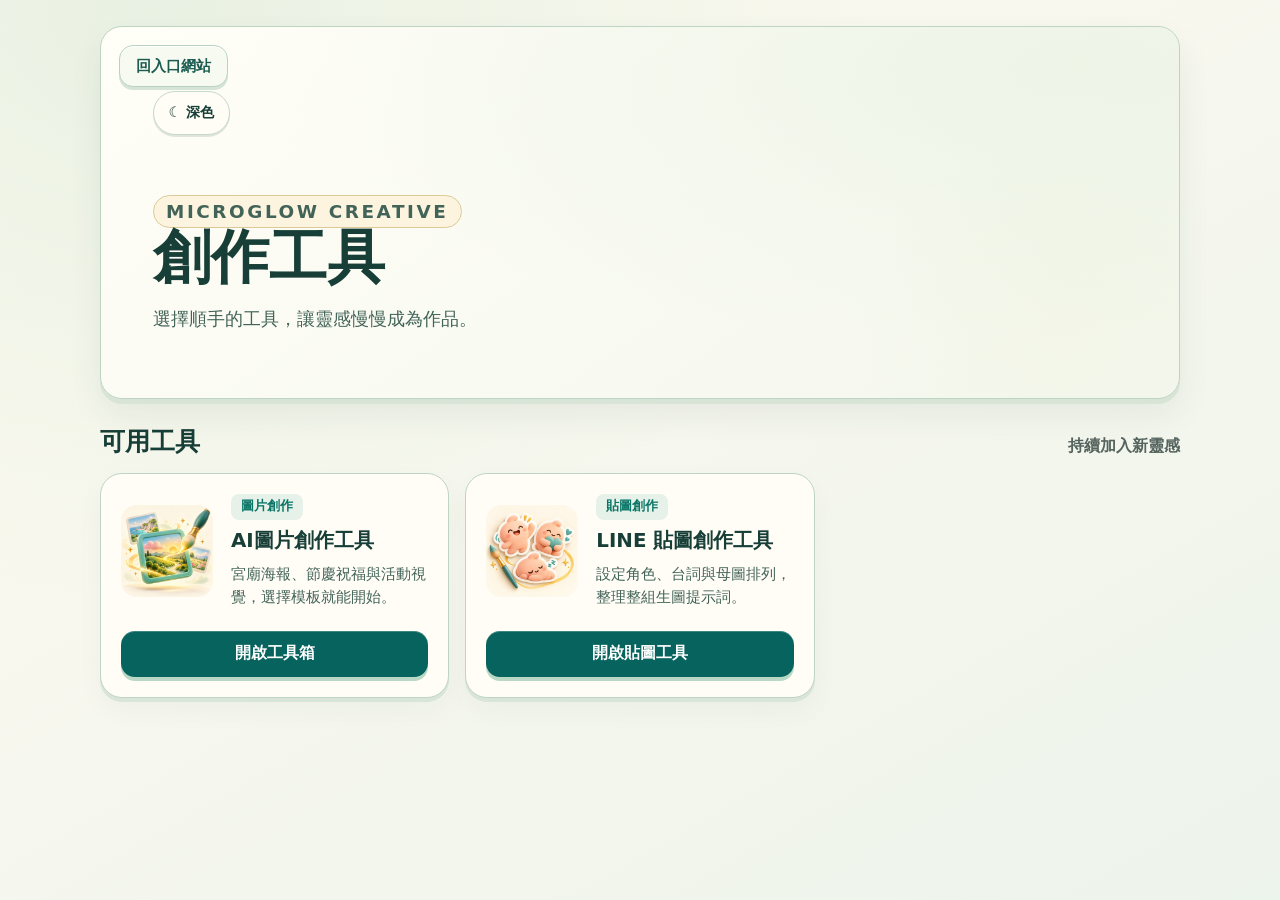
==== commit 995e2a4a: "fix(theme): improve controls and wizard surface contrast" ====
--- a/index.html
+++ b/index.html
@@ -30,7 +30,7 @@
     <link rel="stylesheet" href="./shared/creative.css?v=20261020a">
     <link rel="stylesheet" href="./shared/creative-entry-preview.css?v=20261013b">
     <link rel="stylesheet" href="./shared/creative-microglow-style.css?v=20261106a">
-      <link rel="stylesheet" href="./theme-mode.css?v=20261106b">
+      <link rel="stylesheet" href="./theme-mode.css?v=20261106g">
   </head>
   <body>
   <a class="skip-link" href="#main-content">跳到主要內容</a>
--- a/theme-mode.css
+++ b/theme-mode.css
@@ -5,3 +5,13 @@
 .tsy-theme-toggle:focus-visible { outline: 3px solid #0a887e; outline-offset: 3px; }
 :root[data-theme="dark"] .tsy-theme-toggle { color: var(--ink, #f6f3e9); background: var(--panel, #193336); border-color: var(--line, #526b6b); box-shadow: 0 2px 0 rgba(0,0,0,.25); }
 :root[data-theme="dark"] .tsy-theme-toggle:focus-visible { outline-color: #8ee0cf; }
+
+/* Full light/dark text contrast review. */
+
+:root:not([data-theme="dark"]){--muted:#56645f;--teal:#08766e}
+:root:not([data-theme="dark"]) .primary-link{background:#07635e;color:#fff}
+:root:not([data-theme="dark"]) .tool-button:not(:disabled):is(.copy-button,[aria-pressed="true"]){background:#07635e;color:#fff}
+:root:not([data-theme="dark"]) .tool-button:disabled{color:#52604d}
+:root:not([data-theme="dark"]) .line-sticker-tool :is(.button.primary,.step-nav [aria-current],.mode-tabs button[aria-selected="true"],.sticker-kind-tabs button[aria-selected="true"]){background:#07635e;color:#fff}
+:root:not([data-theme="dark"]) .line-sticker-tool :is(input,textarea)::placeholder{color:#52604d}
+:root[data-theme="dark"] .line-sticker-tool :is(.step-actions,footer){background:#193336;color:#d4e2de}
